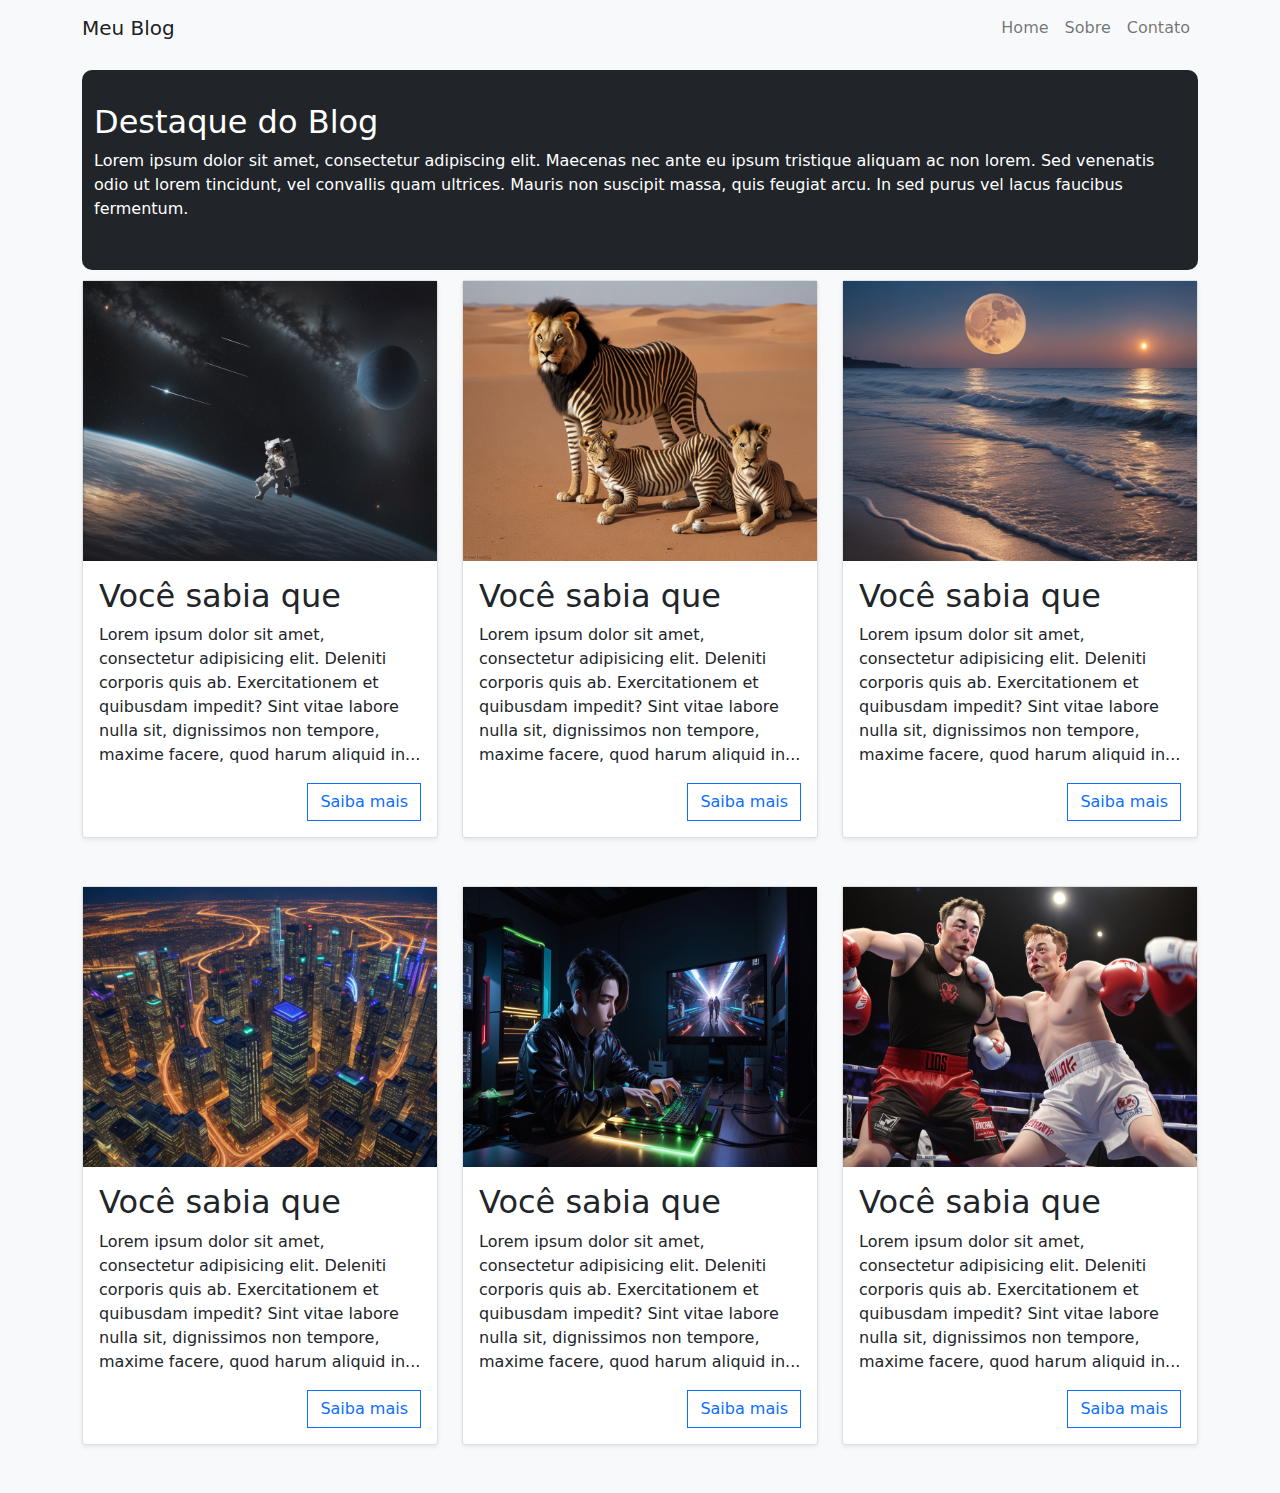
==== index.html @ 9d3cac3d "first commit" ====
<!DOCTYPE html>
<html lang="en">
<head>
  <meta charset="UTF-8" />
  <meta name="viewport" content="width=device-width, initial-scale=1.0" />
  <title>Blog</title>
  <link rel="stylesheet" href="css/bootstrap.min.css" />
  <link rel="stylesheet" href="css/style.css">
  <script src="./script.js"></script>
</head>

<body class="bg-light">

  <nav class="navbar navbar-expand-lg navbar-light bg-light fixed-top">
    <div class="container">
      <a class="navbar-brand" href="#">Meu Blog</a>
      <button class="navbar-toggler" type="button" data-bs-toggle="collapse" data-bs-target="#navbarNav" aria-controls="navbarNav" aria-expanded="false" aria-label="Toggle navigation">
        <span class="navbar-toggler-icon"></span>
      </button>
      <div class="collapse navbar-collapse" id="navbarNav">
        <ul class="navbar-nav ms-auto">
          <li class="nav-item">
            <a class="nav-link" href="#section1">Home</a>
          </li>
          <li class="nav-item">
            <a class="nav-link" href="#section2">Sobre</a>
          </li>
          <li class="nav-item">
            <a class="nav-link" href="#section3">Contato</a>
          </li>
        </ul>
      </div>
    </div>
  </nav>

  <div class="container">

    <div class="jumbotron">
        <div class="container">
          <h2>Destaque do Blog</h2>
          <p>
            Lorem ipsum dolor sit amet, consectetur adipiscing elit. Maecenas nec
            ante eu ipsum tristique aliquam ac non lorem. Sed venenatis odio ut
            lorem tincidunt, vel convallis quam ultrices. Mauris non suscipit
            massa, quis feugiat arcu. In sed purus vel lacus faucibus
            fermentum.
          </p>
        </div>
      </div>

    <div class="row">
        <div class="col-lg-4 col-md-6 col-sm-12">
          <div class="card mb-5 shadow-sm">
            <img src="imgs/1.jpg" class="img-fluid" />

            <div class="card-body">
              <div class="card-title">
                <h2>Você sabia que</h2>
              </div>
              <div class="card-text">
                <p>
                  Lorem ipsum dolor sit amet, consectetur adipisicing elit.
                  Deleniti corporis quis ab. Exercitationem et quibusdam
                  impedit? Sint vitae labore nulla sit, dignissimos non tempore,
                  maxime facere, quod harum aliquid in...
                </p>
              </div>
              <a href="#" class="btn btn-outline-primary rounded-0 float-end"
                >Saiba mais</a
              >
            </div>
          </div>
        </div>

        <div class="col-lg-4 col-md-6 col-sm-12">
          <div class="card mb-5 shadow-sm">
            <img src="imgs/2.jpg" class="img-fluid" />

            <div class="card-body">
              <div class="card-title">
                <h2>Você sabia que</h2>
              </div>
              <div class="card-text">
                <p>
                  Lorem ipsum dolor sit amet, consectetur adipisicing elit.
                  Deleniti corporis quis ab. Exercitationem et quibusdam
                  impedit? Sint vitae labore nulla sit, dignissimos non tempore,
                  maxime facere, quod harum aliquid in...
                </p>
              </div>
              <a href="#" class="btn btn-outline-primary rounded-0 float-end"
                >Saiba mais</a
              >
            </div>
          </div>
        </div>

        <div class="col-lg-4 col-md-6 col-sm-12">
          <div class="card mb-5 shadow-sm">
            <img src="imgs/3.jpg" class="img-fluid" />

            <div class="card-body">
              <div class="card-title">
                <h2>Você sabia que</h2>
              </div>
              <div class="card-text">
                <p>
                  Lorem ipsum dolor sit amet, consectetur adipisicing elit.
                  Deleniti corporis quis ab. Exercitationem et quibusdam
                  impedit? Sint vitae labore nulla sit, dignissimos non tempore,
                  maxime facere, quod harum aliquid in...
                </p>
              </div>
              <a href="#" class="btn btn-outline-primary rounded-0 float-end"
                >Saiba mais</a
              >
            </div>
          </div>
        </div>

        <div class="col-lg-4 col-md-6 col-sm-12">
          <div class="card mb-5 shadow-sm">
            <img src="imgs/4.jpg" class="img-fluid" />

            <div class="card-body">
              <div class="card-title">
                <h2>Você sabia que</h2>
              </div>
              <div class="card-text">
                <p>
                  Lorem ipsum dolor sit amet, consectetur adipisicing elit.
                  Deleniti corporis quis ab. Exercitationem et quibusdam
                  impedit? Sint vitae labore nulla sit, dignissimos non tempore,
                  maxime facere, quod harum aliquid in...
                </p>
              </div>
              <a href="#" class="btn btn-outline-primary rounded-0 float-end"
                >Saiba mais</a
              >
            </div>
          </div>
        </div>

        <div class="col-lg-4 col-md-6 col-sm-12">
          <div class="card mb-5 shadow-sm">
            <img src="imgs/5.jpg" class="img-fluid" />

            <div class="card-body">
              <div class="card-title">
                <h2>Você sabia que</h2>
              </div>
              <div class="card-text">
                <p>
                  Lorem ipsum dolor sit amet, consectetur adipisicing elit.
                  Deleniti corporis quis ab. Exercitationem et quibusdam
                  impedit? Sint vitae labore nulla sit, dignissimos non tempore,
                  maxime facere, quod harum aliquid in...
                </p>
              </div>
              <a href="#" class="btn btn-outline-primary rounded-0 float-end"
                >Saiba mais</a
              >
            </div>
          </div>
        </div>

        <div class="col-lg-4 col-md-6 col-sm-12">
          <div class="card mb-5 shadow-sm">
            <img src="imgs/6.jpg" class="img-fluid" />

            <div class="card-body">
              <div class="card-title">
                <h2>Você sabia que</h2>
              </div>
              <div class="card-text">
                <p>
                  Lorem ipsum dolor sit amet, consectetur adipisicing elit.
                  Deleniti corporis quis ab. Exercitationem et quibusdam
                  impedit? Sint vitae labore nulla sit, dignissimos non tempore,
                  maxime facere, quod harum aliquid in...
                </p>
              </div>
              <a href="#" class="btn btn-outline-primary rounded-0 float-end"
                >Saiba mais</a
              >
            </div>
          </div>
        </div>
        


    
    <script src="https://cdn.jsdelivr.net/npm/bootstrap@5.3.0/dist/js/bootstrap.bundle.min.js"></script>
  </body>
</html>
---- css/style.css ----
.card img {
    height: 280px;
}

.jumbotron {
    background-color: #212529; /* Cor de fundo cinza */
    color: #ffffff; /* Cor do texto branco */
    height: 200px;
    display: flex;
    align-items: center;
    border-radius: 10px;
    margin-bottom: 10px;
    margin-top: 70px;
}

.container-fluid{
    background-color: #f8f9fa!important;
}
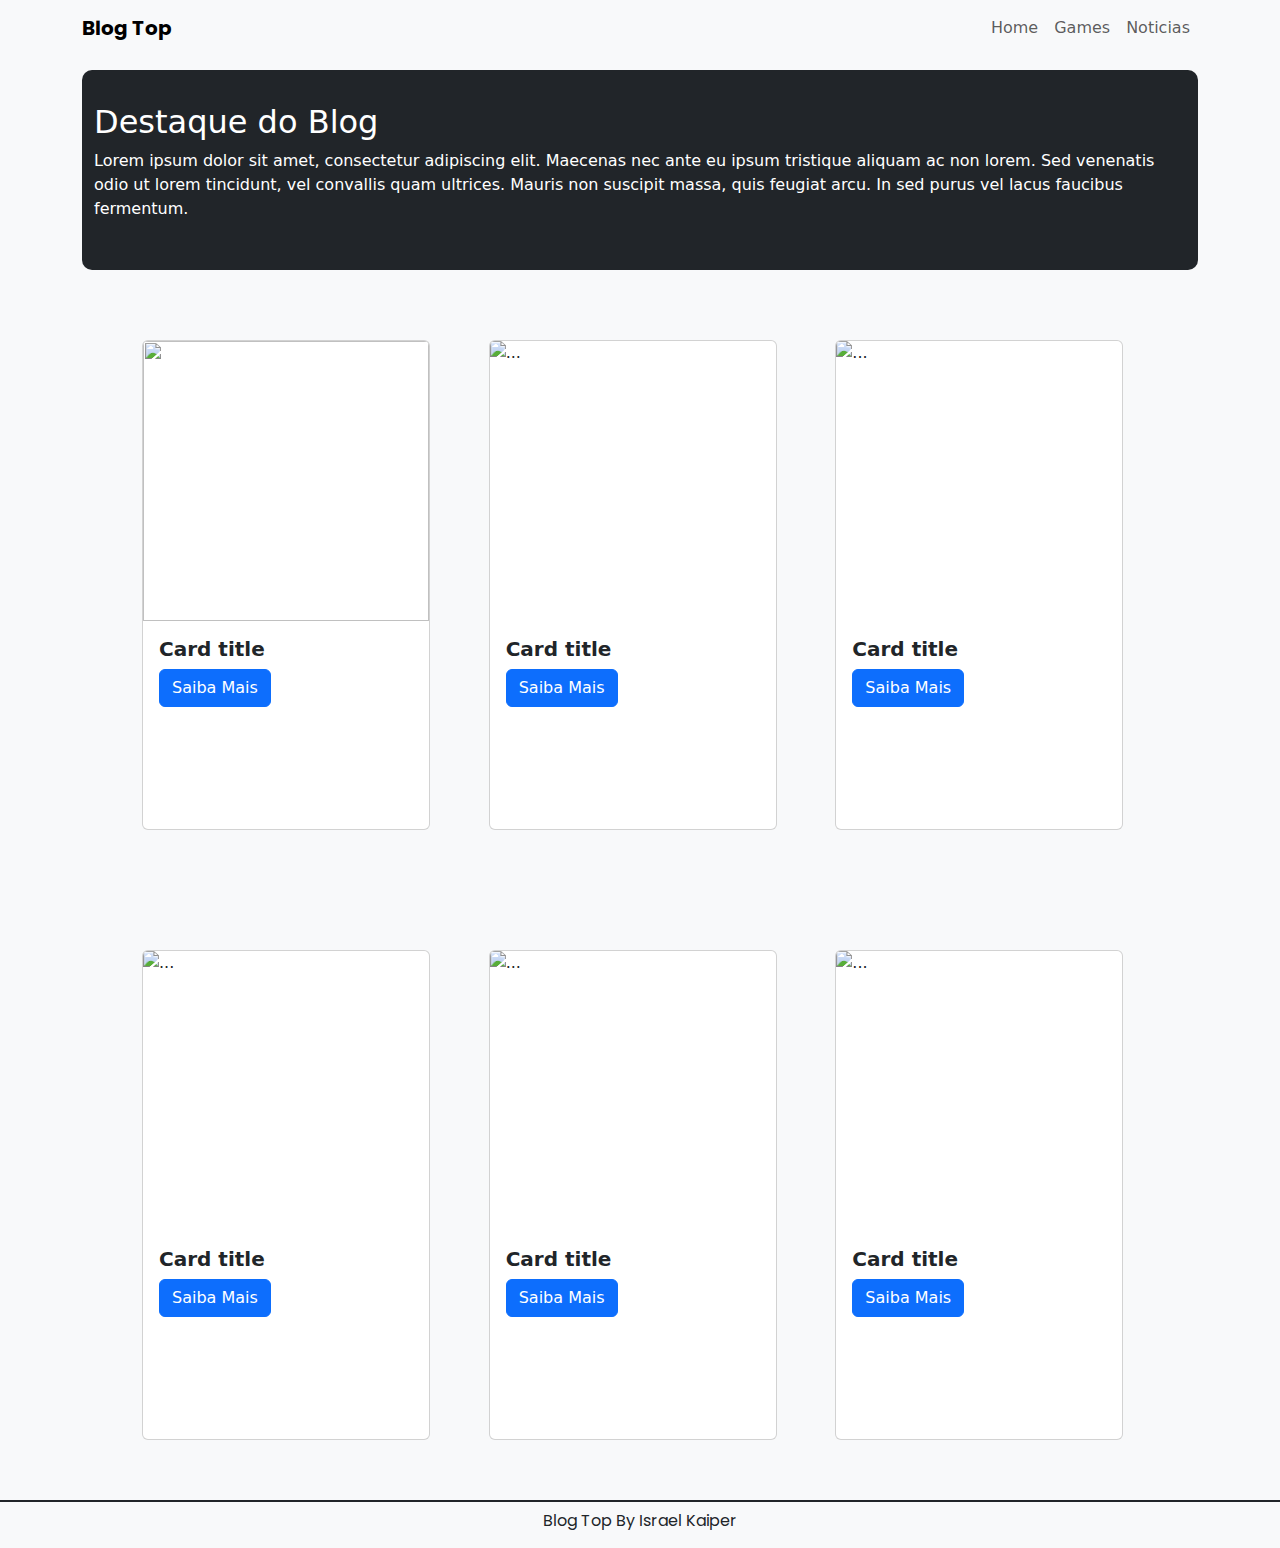
==== commit b7d6beec: "Blog Top (Puxando a API)" ====
--- a/index.html
+++ b/index.html
@@ -1,10 +1,13 @@
 <!DOCTYPE html>
 <html lang="en">
+
 <head>
+  <meta http-equiv="refresh" content="10">
   <meta charset="UTF-8" />
   <meta name="viewport" content="width=device-width, initial-scale=1.0" />
+  <meta name="author" content="Kaiper">
   <title>Blog</title>
-  <link rel="stylesheet" href="css/bootstrap.min.css" />
+  <link rel="stylesheet" href="https://cdn.jsdelivr.net/npm/bootstrap@5.3.1/dist/css/bootstrap.min.css" />
   <link rel="stylesheet" href="css/style.css">
   <script src="./script.js"></script>
 </head>
@@ -13,8 +16,9 @@
 
   <nav class="navbar navbar-expand-lg navbar-light bg-light fixed-top">
     <div class="container">
-      <a class="navbar-brand" href="#">Meu Blog</a>
-      <button class="navbar-toggler" type="button" data-bs-toggle="collapse" data-bs-target="#navbarNav" aria-controls="navbarNav" aria-expanded="false" aria-label="Toggle navigation">
+      <a id="logo" class="navbar-brand" href="#">Blog Top</a>
+      <button class="navbar-toggler" type="button" data-bs-toggle="collapse" data-bs-target="#navbarNav"
+        aria-controls="navbarNav" aria-expanded="false" aria-label="Toggle navigation">
         <span class="navbar-toggler-icon"></span>
       </button>
       <div class="collapse navbar-collapse" id="navbarNav">
@@ -23,10 +27,10 @@
             <a class="nav-link" href="#section1">Home</a>
           </li>
           <li class="nav-item">
-            <a class="nav-link" href="#section2">Sobre</a>
+            <a class="nav-link" href="#section2">Games</a>
           </li>
           <li class="nav-item">
-            <a class="nav-link" href="#section3">Contato</a>
+            <a class="nav-link" href="#section3">Noticias</a>
           </li>
         </ul>
       </div>
@@ -36,160 +40,131 @@
   <div class="container">
 
     <div class="jumbotron">
-        <div class="container">
-          <h2>Destaque do Blog</h2>
-          <p>
-            Lorem ipsum dolor sit amet, consectetur adipiscing elit. Maecenas nec
-            ante eu ipsum tristique aliquam ac non lorem. Sed venenatis odio ut
-            lorem tincidunt, vel convallis quam ultrices. Mauris non suscipit
-            massa, quis feugiat arcu. In sed purus vel lacus faucibus
-            fermentum.
-          </p>
+      <div class="container">
+        <h2>Destaque do Blog</h2>
+        <p>
+          Lorem ipsum dolor sit amet, consectetur adipiscing elit. Maecenas nec
+          ante eu ipsum tristique aliquam ac non lorem. Sed venenatis odio ut
+          lorem tincidunt, vel convallis quam ultrices. Mauris non suscipit
+          massa, quis feugiat arcu. In sed purus vel lacus faucibus
+          fermentum.
+        </p>
+      </div>
+    </div>
+
+    <div class="row" style="padding: 50px; justify-content: center; align-items: center;">
+      <div class="col-lg-4 col-md-6 col-sm-12">
+        <div class="card" style="width: 18rem;">
+          <img src="..." class="card-img-top" id="img-post1" alt="">
+          <div class="card-body">
+            <h5 class="card-title" id="card-title1">Card title</h5>
+            <a href="#" class="btn btn-primary" onclick="redirectToPost1()">Saiba Mais</a>
+          </div>
         </div>
       </div>
 
-    <div class="row">
-        <div class="col-lg-4 col-md-6 col-sm-12">
-          <div class="card mb-5 shadow-sm">
-            <img src="imgs/1.jpg" class="img-fluid" />
+  <script>
+    function redirectToPost1() {
+      window.location.href = 'post1.html';
+    }
+  </script>
 
-            <div class="card-body">
-              <div class="card-title">
-                <h2>Você sabia que</h2>
-              </div>
-              <div class="card-text">
-                <p>
-                  Lorem ipsum dolor sit amet, consectetur adipisicing elit.
-                  Deleniti corporis quis ab. Exercitationem et quibusdam
-                  impedit? Sint vitae labore nulla sit, dignissimos non tempore,
-                  maxime facere, quod harum aliquid in...
-                </p>
-              </div>
-              <a href="#" class="btn btn-outline-primary rounded-0 float-end"
-                >Saiba mais</a
-              >
-            </div>
+      <div class="col-lg-4 col-md-6 col-sm-12">
+        <div class="card" style="width: 18rem;">
+          <img src="..." class="card-img-top" id="img-post2" alt="...">
+          <div class="card-body">
+            <h5 class="card-title" id="card-title2">Card title</h5>
+            <a href="#" class="btn btn-primary" onclick="redirectToPost2()">Saiba Mais</a>
           </div>
         </div>
+      </div>
 
-        <div class="col-lg-4 col-md-6 col-sm-12">
-          <div class="card mb-5 shadow-sm">
-            <img src="imgs/2.jpg" class="img-fluid" />
+  <script>
+    function redirectToPost2() {
+      window.location.href = 'post2.html';
+    }
+  </script>
 
-            <div class="card-body">
-              <div class="card-title">
-                <h2>Você sabia que</h2>
-              </div>
-              <div class="card-text">
-                <p>
-                  Lorem ipsum dolor sit amet, consectetur adipisicing elit.
-                  Deleniti corporis quis ab. Exercitationem et quibusdam
-                  impedit? Sint vitae labore nulla sit, dignissimos non tempore,
-                  maxime facere, quod harum aliquid in...
-                </p>
-              </div>
-              <a href="#" class="btn btn-outline-primary rounded-0 float-end"
-                >Saiba mais</a
-              >
-            </div>
+      <div class="col-lg-4 col-md-6 col-sm-12">
+        <div class="card" style="width: 18rem;">
+          <img src="..." class="card-img-top" id="img-post3" alt="...">
+          <div class="card-body">
+            <h5 class="card-title" id="card-title3">Card title</h5>
+            <a href="#" class="btn btn-primary" onclick="redirectToPost3()">Saiba Mais</a>
           </div>
         </div>
+      </div>
+    </div>
 
-        <div class="col-lg-4 col-md-6 col-sm-12">
-          <div class="card mb-5 shadow-sm">
-            <img src="imgs/3.jpg" class="img-fluid" />
+  <script>
+    function redirectToPost3() {
+      window.location.href = 'post3.html';
+    }
+  </script>
 
-            <div class="card-body">
-              <div class="card-title">
-                <h2>Você sabia que</h2>
-              </div>
-              <div class="card-text">
-                <p>
-                  Lorem ipsum dolor sit amet, consectetur adipisicing elit.
-                  Deleniti corporis quis ab. Exercitationem et quibusdam
-                  impedit? Sint vitae labore nulla sit, dignissimos non tempore,
-                  maxime facere, quod harum aliquid in...
-                </p>
-              </div>
-              <a href="#" class="btn btn-outline-primary rounded-0 float-end"
-                >Saiba mais</a
-              >
-            </div>
+    <div class="row" style="padding: 50px; justify-content: center; align-items: center;">
+      <div class="col-lg-4 col-md-6 col-sm-12">
+        <div class="card" style="width: 18rem;">
+          <img src="..." class="card-img-top" id="img-post4" alt="...">
+          <div class="card-body">
+            <h5 class="card-title" id="card-title4">Card title</h5>
+            <a href="#" class="btn btn-primary btn1" onclick="redirectToPost4()">Saiba Mais</a>
           </div>
         </div>
+      </div>
 
-        <div class="col-lg-4 col-md-6 col-sm-12">
-          <div class="card mb-5 shadow-sm">
-            <img src="imgs/4.jpg" class="img-fluid" />
+  <script>
+    function redirectToPost4() {
+      window.location.href = 'post4.html';
+    }
+  </script>
 
-            <div class="card-body">
-              <div class="card-title">
-                <h2>Você sabia que</h2>
-              </div>
-              <div class="card-text">
-                <p>
-                  Lorem ipsum dolor sit amet, consectetur adipisicing elit.
-                  Deleniti corporis quis ab. Exercitationem et quibusdam
-                  impedit? Sint vitae labore nulla sit, dignissimos non tempore,
-                  maxime facere, quod harum aliquid in...
-                </p>
-              </div>
-              <a href="#" class="btn btn-outline-primary rounded-0 float-end"
-                >Saiba mais</a
-              >
-            </div>
+      <div class="col-lg-4 col-md-6 col-sm-12">
+        <div class="card" style="width: 18rem;">
+          <img src="..." class="card-img-top" id="img-post5" alt="...">
+          <div class="card-body">
+            <h5 class="card-title" id="card-title5">Card title</h5>
+            <a href="#" class="btn btn-primary" onclick="redirectToPost5()">Saiba Mais</a>
           </div>
         </div>
+      </div>
 
-        <div class="col-lg-4 col-md-6 col-sm-12">
-          <div class="card mb-5 shadow-sm">
-            <img src="imgs/5.jpg" class="img-fluid" />
+  <script>
+    function redirectToPost5() {
+      window.location.href = 'post5.html';
+    }
+  </script>
 
-            <div class="card-body">
-              <div class="card-title">
-                <h2>Você sabia que</h2>
-              </div>
-              <div class="card-text">
-                <p>
-                  Lorem ipsum dolor sit amet, consectetur adipisicing elit.
-                  Deleniti corporis quis ab. Exercitationem et quibusdam
-                  impedit? Sint vitae labore nulla sit, dignissimos non tempore,
-                  maxime facere, quod harum aliquid in...
-                </p>
-              </div>
-              <a href="#" class="btn btn-outline-primary rounded-0 float-end"
-                >Saiba mais</a
-              >
-            </div>
+      <div class="col-lg-4 col-md-6 col-sm-12">
+        <div class="card" style="width: 18rem;">
+          <img src="..." class="card-img-top" id="img-post6" alt="...">
+          <div class="card-body">
+            <h5 class="card-title" id="card-title6">Card title</h5>
+            <a href="#" class="btn btn-primary" onclick="redirectToPost6()">Saiba Mais</a>
           </div>
         </div>
+      </div>
 
-        <div class="col-lg-4 col-md-6 col-sm-12">
-          <div class="card mb-5 shadow-sm">
-            <img src="imgs/6.jpg" class="img-fluid" />
+  <script>
+    function redirectToPost6() {
+      window.location.href = 'post6.html';
+    }
+  </script>      
 
-            <div class="card-body">
-              <div class="card-title">
-                <h2>Você sabia que</h2>
-              </div>
-              <div class="card-text">
-                <p>
-                  Lorem ipsum dolor sit amet, consectetur adipisicing elit.
-                  Deleniti corporis quis ab. Exercitationem et quibusdam
-                  impedit? Sint vitae labore nulla sit, dignissimos non tempore,
-                  maxime facere, quod harum aliquid in...
-                </p>
-              </div>
-              <a href="#" class="btn btn-outline-primary rounded-0 float-end"
-                >Saiba mais</a
-              >
-            </div>
-          </div>
-        </div>
-        
+    </div>
+  </div>
+  <footer>
+    Blog Top By Israel Kaiper
+  </footer>
 
+  <script src="https://cdn.jsdelivr.net/npm/@popperjs/core@2.11.8/dist/umd/popper.min.js"
+    integrity="sha384-I7E8VVD/ismYTF4hNIPjVp/Zjvgyol6VFvRkX/vR+Vc4jQkC+hVqc2pM8ODewa9r"
+    crossorigin="anonymous"></script>
+  <script src="https://cdn.jsdelivr.net/npm/bootstrap@5.3.1/dist/js/bootstrap.min.js"
+    integrity="sha384-Rx+T1VzGupg4BHQYs2gCW9It+akI2MM/mndMCy36UVfodzcJcF0GGLxZIzObiEfa"
+    crossorigin="anonymous"></script>
+  <script src="./index.js"></script>
+  <script src="./script.js"></script>
+</body>
 
-    
-    <script src="https://cdn.jsdelivr.net/npm/bootstrap@5.3.0/dist/js/bootstrap.bundle.min.js"></script>
-  </body>
-</html>
+</html>--- a/css/style.css
+++ b/css/style.css
@@ -1,5 +1,9 @@
+@import url('https://fonts.googleapis.com/css2?family=Poppins:ital,wght@1,600&display=swap');
+
+
 .card img {
     height: 280px;
+
 }
 
 .jumbotron {
@@ -17,3 +21,43 @@
     background-color: #f8f9fa!important;
 }
 
+footer{
+    width: 100%;
+    height: 3rem;
+    text-align: center;
+    border-top: 2px solid #212529;
+    padding-top: 7px;
+    font-family: 'Poppins', sans-serif;
+}
+
+#logo{
+  font-weight: 650;  
+  font-family: 'Poppins', sans-serif;
+}
+
+.card-title{
+    font-weight: 650;
+    font-size: 20px;
+}
+
+.card-text{
+    font-size: 15px;
+}
+
+.card-body{
+    height: 13rem;
+    
+}
+
+.card{
+    margin: 10px;
+}
+
+#posts{
+    display: flex;
+padding-top: 100px;
+    padding-bottom: 210px;
+}
+
+
+
